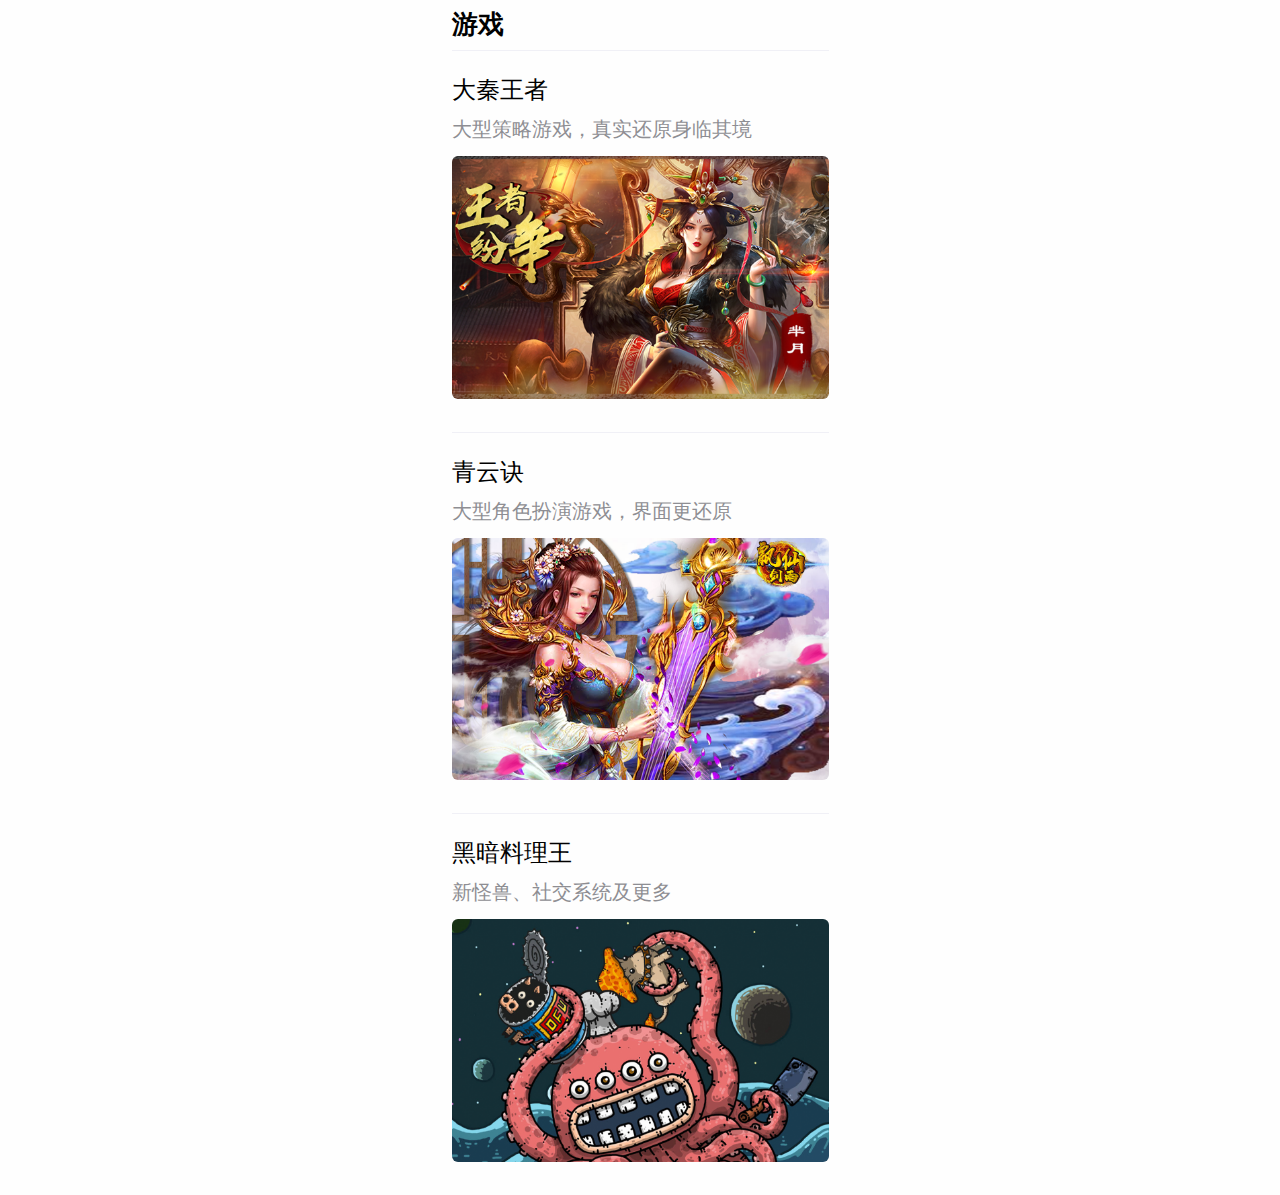
==== game/index.html @ 4f2e97e3 "ios游戏下载页" ====
<!DOCTYPE html>
<html lang="en">
<head>
    <meta charset="UTF-8">
    <meta http-equiv="X-UA-Compatible" content="IE=edge">
    <meta name="viewport" content="width=414, initial-scale=1.0, maximum-scale=1.0, minimum-scale=1.0, user-scalable=no">
    <title>游戏下载页</title>
    <script type="text/javascript">var metaEl,wrap,w=screen.width,dp=1,scale=w/414;window.navigator.appVersion.match(/android/gi)&&(w=window.outerWidth,dp=window.devicePixelRatio,scale=w/414/devicePixelRatio),screen.width>414&&1>scale&&(scale=screen.width/414),metaEl=document.createElement("meta"),metaEl.setAttribute("name","viewport"),metaEl.setAttribute("content","width=414, initial-scale="+scale+", maximum-scale="+scale+", minimum-scale="+scale+", user-scalable=no"),document.documentElement.firstElementChild?document.documentElement.firstElementChild.appendChild(metaEl):(wrap=document.createElement("div"),wrap.appendChild(metaEl),documen.write(wrap.innerHTML));</script>
    <style>
        body, dd, div, dl, dt, form, h1, h2, h3, h4, h5, h6, input, li, p, ul {
            margin: 0;
            padding: 0;
            list-style: outside none none;
            vertical-align: middle;
            color:#000;
        }
        body{
            background: #fefefe;
        }
        a { text-decoration: none; }
        img { width:100%;border: 0; vertical-align: top}

        .wrap{
            width: 414px;
            overflow: hidden;
            position: relative;
            margin:0 auto;
        }

        .title{
            font-size:26px;
            font-weight:bold;
            line-height:50px;
           /* border-bottom: 1px solid #f0f0f6;*/
        }
        .game-list,.game-item{
            width:100%;
        }
        .game-item{
            padding:23px 0 33px;
            border-top: 1px solid #f0f0f6;
        }
        .game-title{
            font-size:24px;
            font-weight: normal;
            margin-bottom:10px;
        }
        .game-dec{
            font-size:20px;
            color:#8e8e93;
            margin-bottom:13px;
        }
        .game-img{
            border-radius: 6px;
            overflow: hidden;
        }
    </style>
</head>

<body>
    <div class="wrap">
        <div class="" style="width:377px;margin:0 auto;">
            <h2 class="title" style="">游戏</h2>
            <div class="game-list">
                <div class="game-item">
                    <h3 class="game-title">大秦王者</h3>
                    <p class="game-dec">大型策略游戏，真实还原身临其境</p>
                    <div class="game-img"><img src="./img/king.png" alt=""></div>
                </div>
                <div class="game-item">
                    <h3 class="game-title">青云诀</h3>
                    <p class="game-dec">大型角色扮演游戏，界面更还原</p>
                    <div class="game-img"><img src="./img/rain.png" alt=""></div>
                </div>
                <div class="game-item">
                    <h3 class="game-title">黑暗料理王</h3>
                    <p class="game-dec">新怪兽、社交系统及更多</p>
                    <div class="game-img"><img src="./img/cookie.png" alt=""></div>
                </div>
            </div>
        </div>
    </div>
</body>
</html>
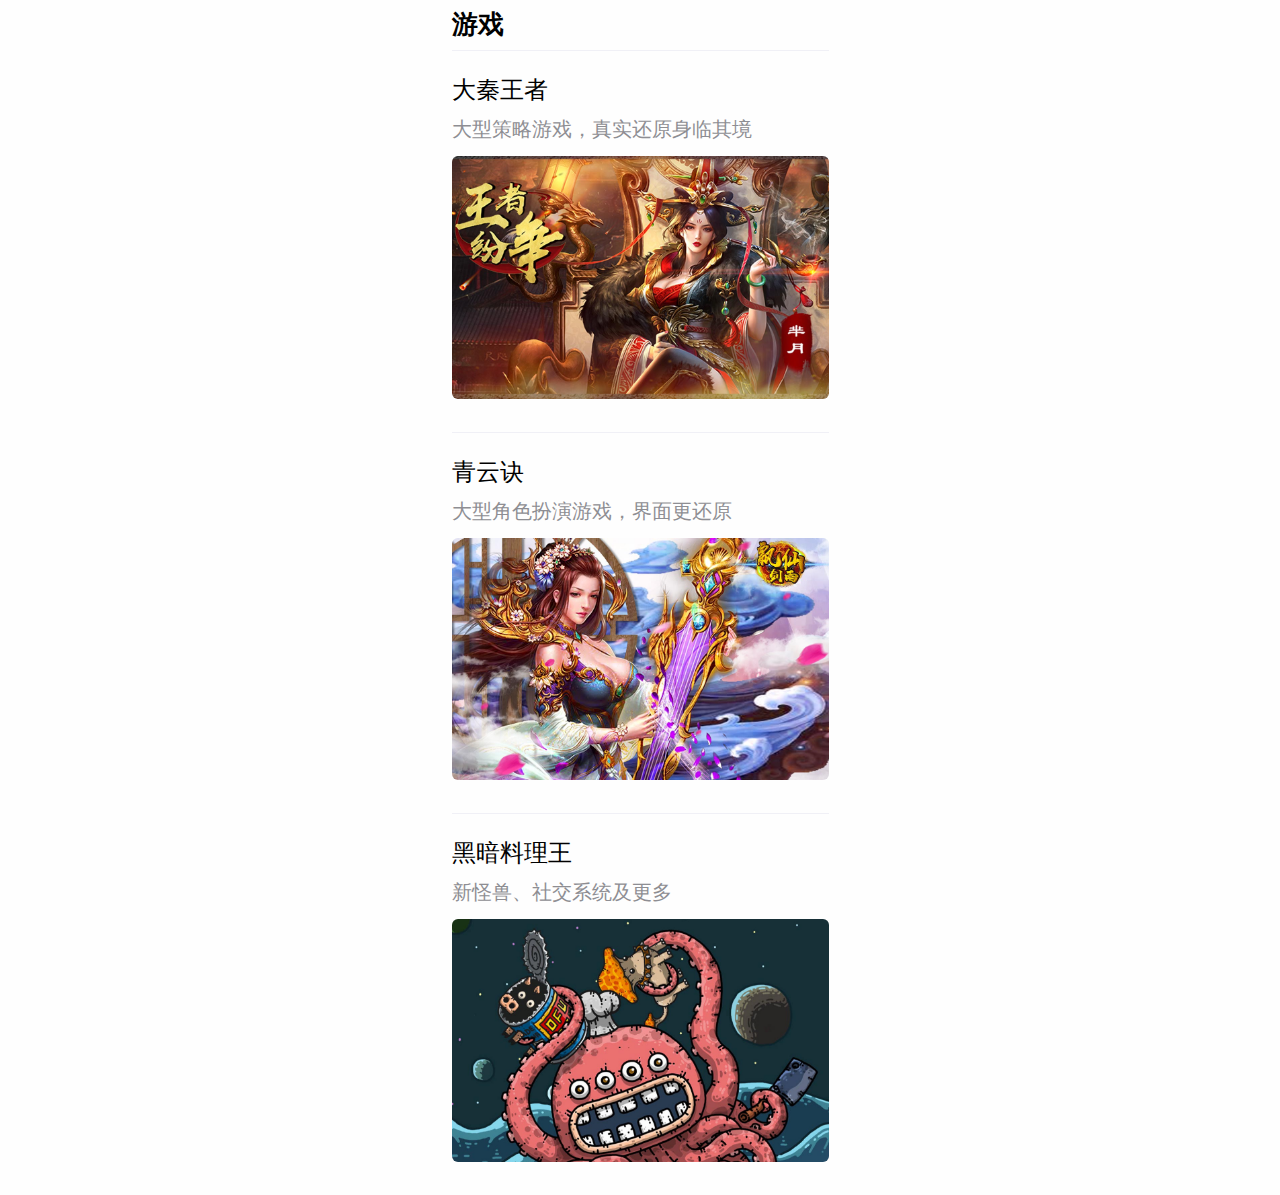
==== commit fb551041: "ios游戏下载页" ====
--- a/game/index.html
+++ b/game/index.html
@@ -65,17 +65,17 @@
                 <div class="game-item">
                     <h3 class="game-title">大秦王者</h3>
                     <p class="game-dec">大型策略游戏，真实还原身临其境</p>
-                    <div class="game-img"><img src="./img/king.png" alt=""></div>
+                    <div class="game-img"><img src="./img/king.jpg" alt=""></div>
                 </div>
                 <div class="game-item">
                     <h3 class="game-title">青云诀</h3>
                     <p class="game-dec">大型角色扮演游戏，界面更还原</p>
-                    <div class="game-img"><img src="./img/rain.png" alt=""></div>
+                    <div class="game-img"><img src="./img/rain.jpg" alt=""></div>
                 </div>
                 <div class="game-item">
                     <h3 class="game-title">黑暗料理王</h3>
                     <p class="game-dec">新怪兽、社交系统及更多</p>
-                    <div class="game-img"><img src="./img/cookie.png" alt=""></div>
+                    <div class="game-img"><img src="./img/cookie.jpg" alt=""></div>
                 </div>
             </div>
         </div>
